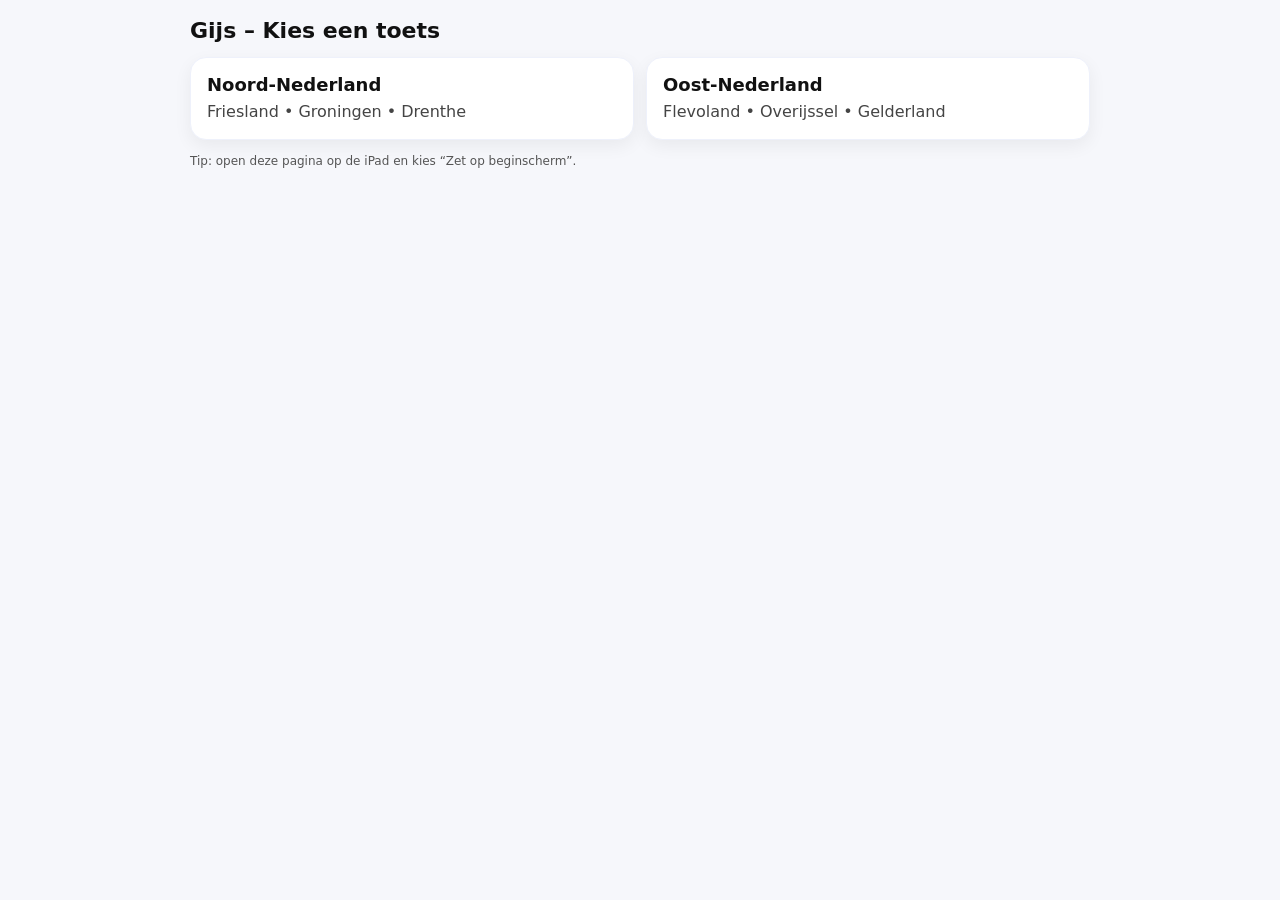
==== index.html @ 0f342079 "Change title and update layout styles in index.html Updated the title and modified styles and struct" ====
<!doctype html>
<html lang="nl">
<head>
  <meta charset="utf-8" />
  <meta name="viewport" content="width=device-width,initial-scale=1" />
  <title>Gijs – Oefenen</title>
  <style>
    :root{font-family:system-ui,-apple-system,Segoe UI,Roboto,Arial,sans-serif;}
    body{margin:0;background:#f6f7fb;color:#111;}
    .wrap{max-width:900px;margin:0 auto;padding:18px;}
    h1{margin:0 0 14px;font-size:22px;}
    .grid{display:grid;gap:12px;}
    @media (min-width:700px){.grid{grid-template-columns:1fr 1fr;}}
    a.card{
      display:block; text-decoration:none; color:inherit;
      background:#fff;border-radius:16px;padding:16px;
      box-shadow:0 6px 18px rgba(0,0,0,.06);
      border:1px solid #eef1fb;
    }
    .title{font-size:18px;font-weight:800;margin:0 0 6px;}
    .desc{margin:0;color:#444;line-height:1.4;}
    .hint{margin-top:14px;color:#555;font-size:12px;}
  </style>
</head>
<body>
  <div class="wrap">
    <h1>Gijs – Kies een toets</h1>

    <div class="grid">
      <a class="card" href="noord.html">
        <p class="title">Noord-Nederland</p>
        <p class="desc">Friesland • Groningen • Drenthe</p>
      </a>

      <a class="card" href="oost.html">
        <p class="title">Oost-Nederland</p>
        <p class="desc">Flevoland • Overijssel • Gelderland</p>
      </a>
    </div>

    <div class="hint">
      Tip: open deze pagina op de iPad en kies “Zet op beginscherm”.
    </div>
  </div>
</body>
</html>
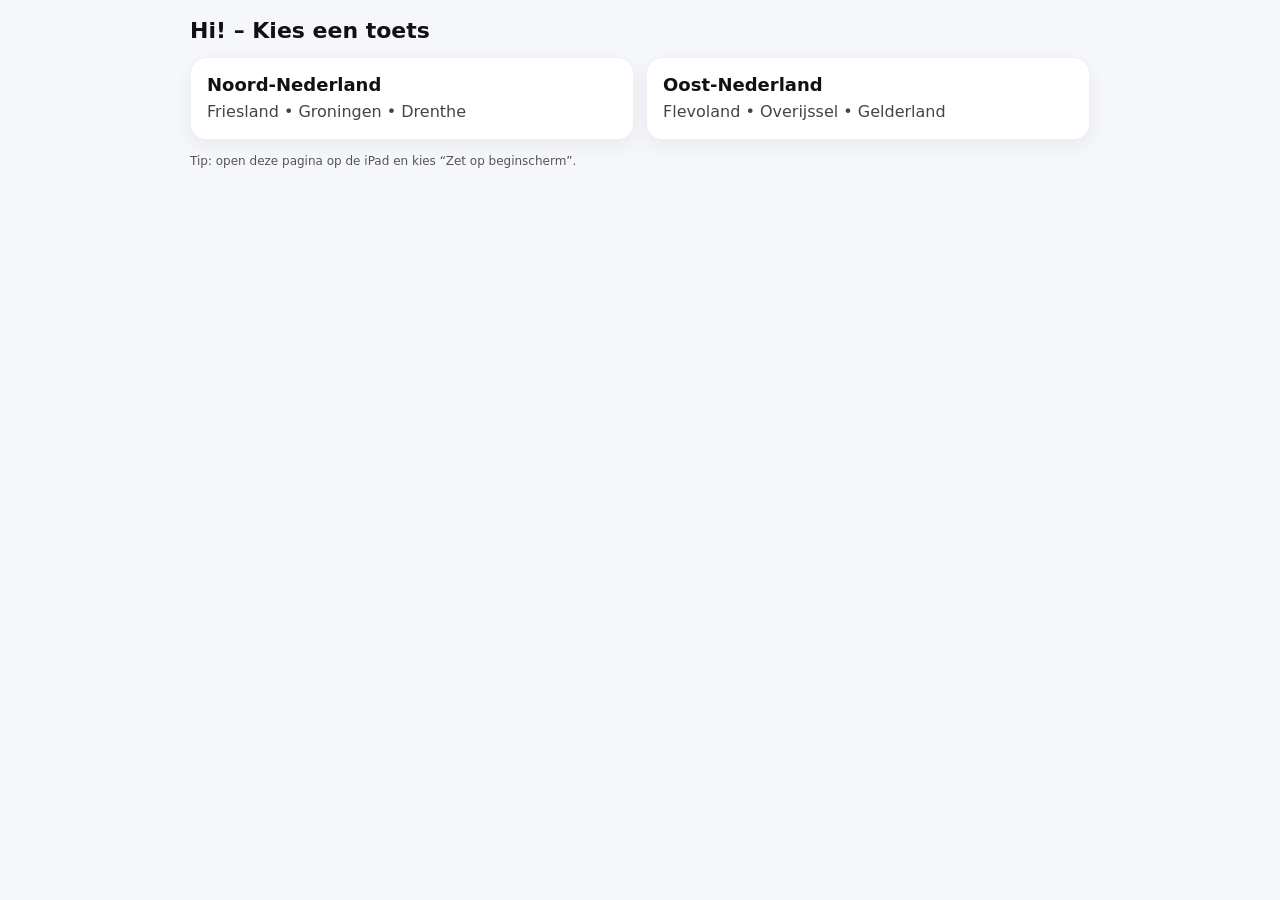
==== commit bbe76008: "Update title and heading in index.html" ====
--- a/index.html
+++ b/index.html
@@ -3,7 +3,7 @@
 <head>
   <meta charset="utf-8" />
   <meta name="viewport" content="width=device-width,initial-scale=1" />
-  <title>Gijs – Oefenen</title>
+  <title>Topografie – Oefenen</title>
   <style>
     :root{font-family:system-ui,-apple-system,Segoe UI,Roboto,Arial,sans-serif;}
     body{margin:0;background:#f6f7fb;color:#111;}
@@ -24,7 +24,7 @@
 </head>
 <body>
   <div class="wrap">
-    <h1>Gijs – Kies een toets</h1>
+    <h1>Hi! – Kies een toets</h1>
 
     <div class="grid">
       <a class="card" href="noord.html">
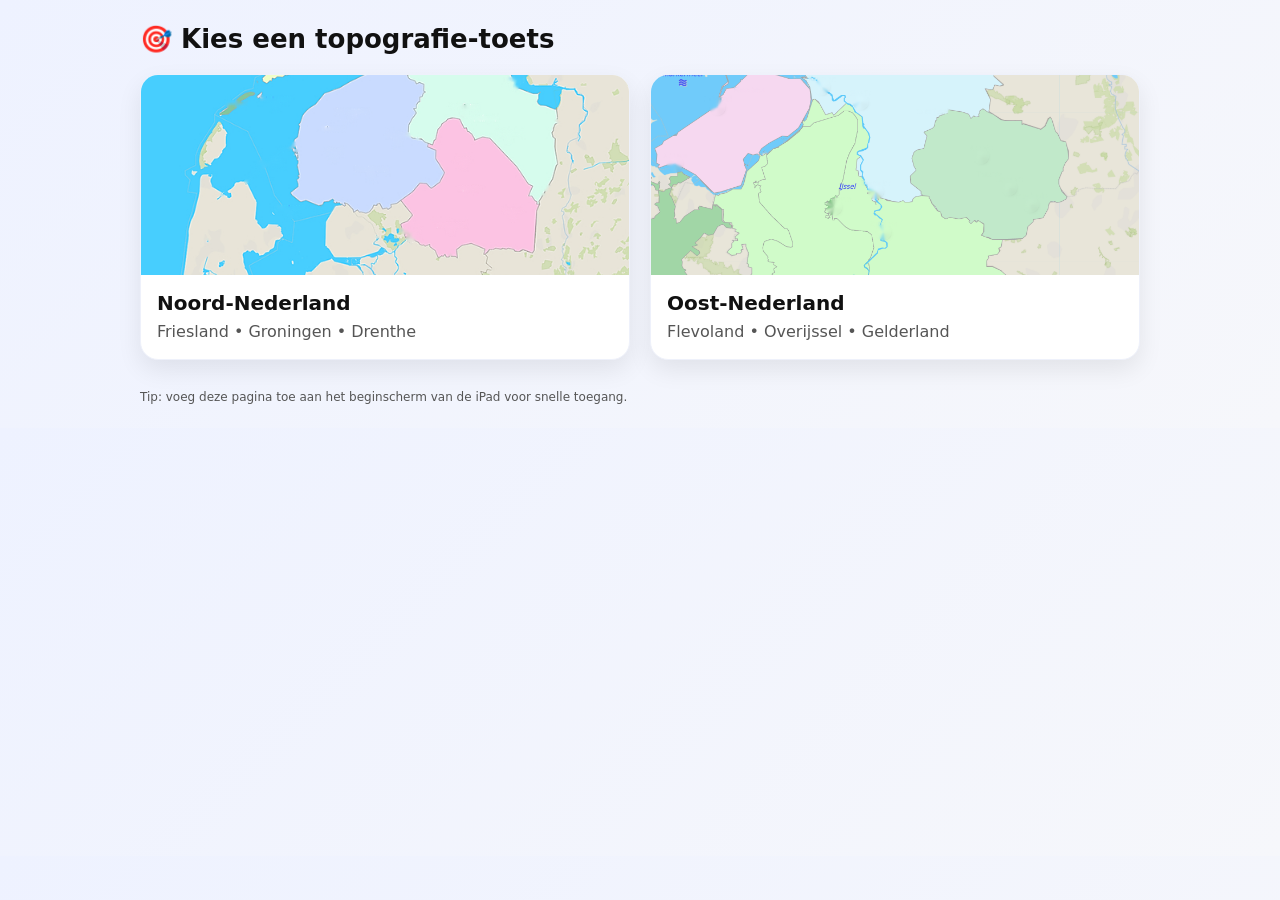
==== commit 97e04687: "Update title and improve layout in index.html" ====
--- a/index.html
+++ b/index.html
@@ -3,43 +3,116 @@
 <head>
   <meta charset="utf-8" />
   <meta name="viewport" content="width=device-width,initial-scale=1" />
-  <title>Topografie – Oefenen</title>
+  <title>Hi! – Topografie oefenen</title>
+
   <style>
-    :root{font-family:system-ui,-apple-system,Segoe UI,Roboto,Arial,sans-serif;}
-    body{margin:0;background:#f6f7fb;color:#111;}
-    .wrap{max-width:900px;margin:0 auto;padding:18px;}
-    h1{margin:0 0 14px;font-size:22px;}
-    .grid{display:grid;gap:12px;}
-    @media (min-width:700px){.grid{grid-template-columns:1fr 1fr;}}
-    a.card{
-      display:block; text-decoration:none; color:inherit;
-      background:#fff;border-radius:16px;padding:16px;
-      box-shadow:0 6px 18px rgba(0,0,0,.06);
+    :root{
+      font-family: system-ui,-apple-system,Segoe UI,Roboto,Arial,sans-serif;
+    }
+
+    body{
+      margin:0;
+      background: linear-gradient(135deg,#eef2ff,#f6f7fb);
+      color:#111;
+    }
+
+    .wrap{
+      max-width:1000px;
+      margin:0 auto;
+      padding:24px;
+    }
+
+    h1{
+      margin:0 0 20px;
+      font-size:26px;
+    }
+
+    .grid{
+      display:grid;
+      gap:20px;
+    }
+
+    @media (min-width:750px){
+      .grid{
+        grid-template-columns:1fr 1fr;
+      }
+    }
+
+    .card{
+      text-decoration:none;
+      color:inherit;
+      background:#fff;
+      border-radius:18px;
+      overflow:hidden;
+      box-shadow:0 10px 25px rgba(0,0,0,.08);
+      transition:transform .2s ease, box-shadow .2s ease;
       border:1px solid #eef1fb;
     }
-    .title{font-size:18px;font-weight:800;margin:0 0 6px;}
-    .desc{margin:0;color:#444;line-height:1.4;}
-    .hint{margin-top:14px;color:#555;font-size:12px;}
+
+    .card:hover{
+      transform:translateY(-4px);
+      box-shadow:0 16px 30px rgba(0,0,0,.12);
+    }
+
+    .card img{
+      width:100%;
+      height:200px;
+      object-fit:cover;
+      display:block;
+    }
+
+    .card-content{
+      padding:16px;
+    }
+
+    .title{
+      font-size:20px;
+      font-weight:800;
+      margin:0 0 6px;
+    }
+
+    .desc{
+      margin:0;
+      color:#555;
+      line-height:1.4;
+    }
+
+    .footer{
+      margin-top:30px;
+      font-size:12px;
+      color:#555;
+    }
   </style>
 </head>
+
 <body>
   <div class="wrap">
-    <h1>Hi! – Kies een toets</h1>
+    <h1>🎯 Kies een topografie-toets</h1>
 
     <div class="grid">
+
+      <!-- NOORD -->
       <a class="card" href="noord.html">
-        <p class="title">Noord-Nederland</p>
-        <p class="desc">Friesland • Groningen • Drenthe</p>
+        <img src="noord_schoon2.png" alt="Noord Nederland kaart">
+        <div class="card-content">
+          <p class="title">Noord-Nederland</p>
+          <p class="desc">Friesland • Groningen • Drenthe</p>
+        </div>
       </a>
 
+      <!-- OOST -->
       <a class="card" href="oost.html">
-        <p class="title">Oost-Nederland</p>
-        <p class="desc">Flevoland • Overijssel • Gelderland</p>
+        <img src="oost_schoon4.png" alt="Oost Nederland kaart">
+        <div class="card-content">
+          <p class="title">Oost-Nederland</p>
+          <p class="desc">Flevoland • Overijssel • Gelderland</p>
+        </div>
       </a>
+
     </div>
 
-    <div class="hint">
-      Tip: open deze pagina op de iPad en kies “Zet op beginscherm”.
+    <div class="footer">
+      Tip: voeg deze pagina toe aan het beginscherm van de iPad voor snelle toegang.
     </div>
   </div>
 </body>
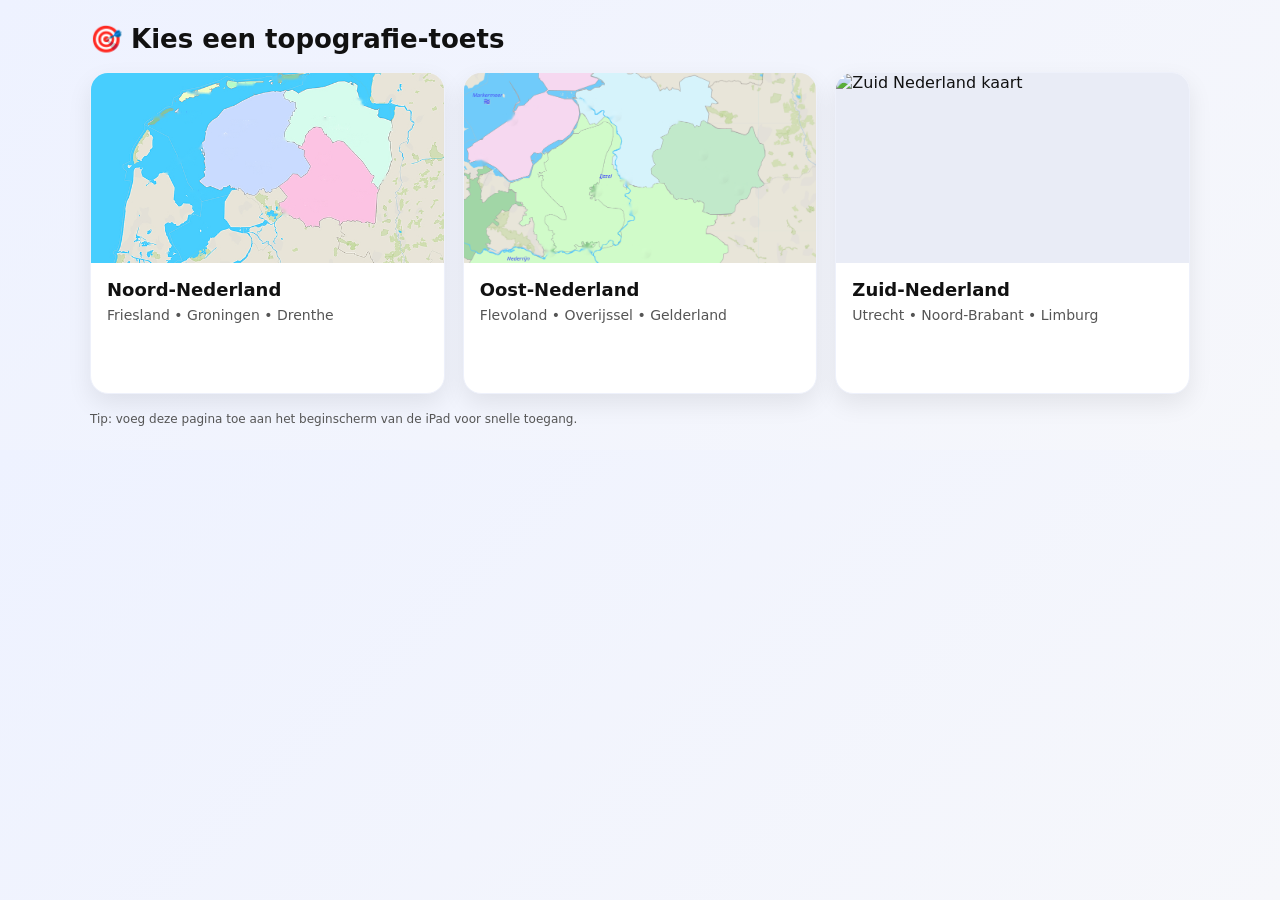
==== commit 6a6e0ce9: "Update styles and add Zuid-Nederland section" ====
--- a/index.html
+++ b/index.html
@@ -9,32 +9,27 @@
     :root{
       font-family: system-ui,-apple-system,Segoe UI,Roboto,Arial,sans-serif;
     }
-
     body{
       margin:0;
       background: linear-gradient(135deg,#eef2ff,#f6f7fb);
       color:#111;
     }
-
     .wrap{
-      max-width:1000px;
+      max-width:1100px;
       margin:0 auto;
       padding:24px;
     }
-
     h1{
-      margin:0 0 20px;
+      margin:0 0 18px;
       font-size:26px;
     }
-
     .grid{
       display:grid;
-      gap:20px;
+      gap:18px;
     }
-
     @media (min-width:750px){
       .grid{
-        grid-template-columns:1fr 1fr;
+        grid-template-columns:1fr 1fr 1fr;
       }
     }
 
@@ -47,38 +42,41 @@
       box-shadow:0 10px 25px rgba(0,0,0,.08);
       transition:transform .2s ease, box-shadow .2s ease;
       border:1px solid #eef1fb;
+      display:flex;
+      flex-direction:column;
+      min-height: 320px;
     }
-
     .card:hover{
       transform:translateY(-4px);
       box-shadow:0 16px 30px rgba(0,0,0,.12);
     }
 
-    .card img{
+    .thumb{
       width:100%;
-      height:200px;
+      height:190px;
       object-fit:cover;
       display:block;
+      background:#e9ecf6;
     }
 
     .card-content{
       padding:16px;
+      display:grid;
+      gap:6px;
     }
-
     .title{
-      font-size:20px;
+      font-size:18px;
       font-weight:800;
-      margin:0 0 6px;
+      margin:0;
     }
-
     .desc{
       margin:0;
       color:#555;
       line-height:1.4;
+      font-size:14px;
     }
-
-    .footer{
-      margin-top:30px;
+    .hint{
+      margin-top:18px;
       font-size:12px;
       color:#555;
     }
@@ -93,7 +91,7 @@
 
       <!-- NOORD -->
       <a class="card" href="noord.html">
-        <img src="noord_schoon2.png" alt="Noord Nederland kaart">
+        <img class="thumb" src="noord_schoon2.png" alt="Noord Nederland kaart">
         <div class="card-content">
           <p class="title">Noord-Nederland</p>
           <p class="desc">Friesland • Groningen • Drenthe</p>
@@ -102,16 +100,25 @@
 
       <!-- OOST -->
       <a class="card" href="oost.html">
-        <img src="oost_schoon4.png" alt="Oost Nederland kaart">
+        <img class="thumb" src="oost_schoon4.png" alt="Oost Nederland kaart">
         <div class="card-content">
           <p class="title">Oost-Nederland</p>
           <p class="desc">Flevoland • Overijssel • Gelderland</p>
         </div>
       </a>
 
+      <!-- ZUID -->
+      <a class="card" href="zuid.html">
+        <img class="thumb" src="zuid_schoon3.png" alt="Zuid Nederland kaart">
+        <div class="card-content">
+          <p class="title">Zuid-Nederland</p>
+          <p class="desc">Utrecht • Noord-Brabant • Limburg</p>
+        </div>
+      </a>
+
     </div>
 
-    <div class="footer">
+    <div class="hint">
       Tip: voeg deze pagina toe aan het beginscherm van de iPad voor snelle toegang.
     </div>
   </div>
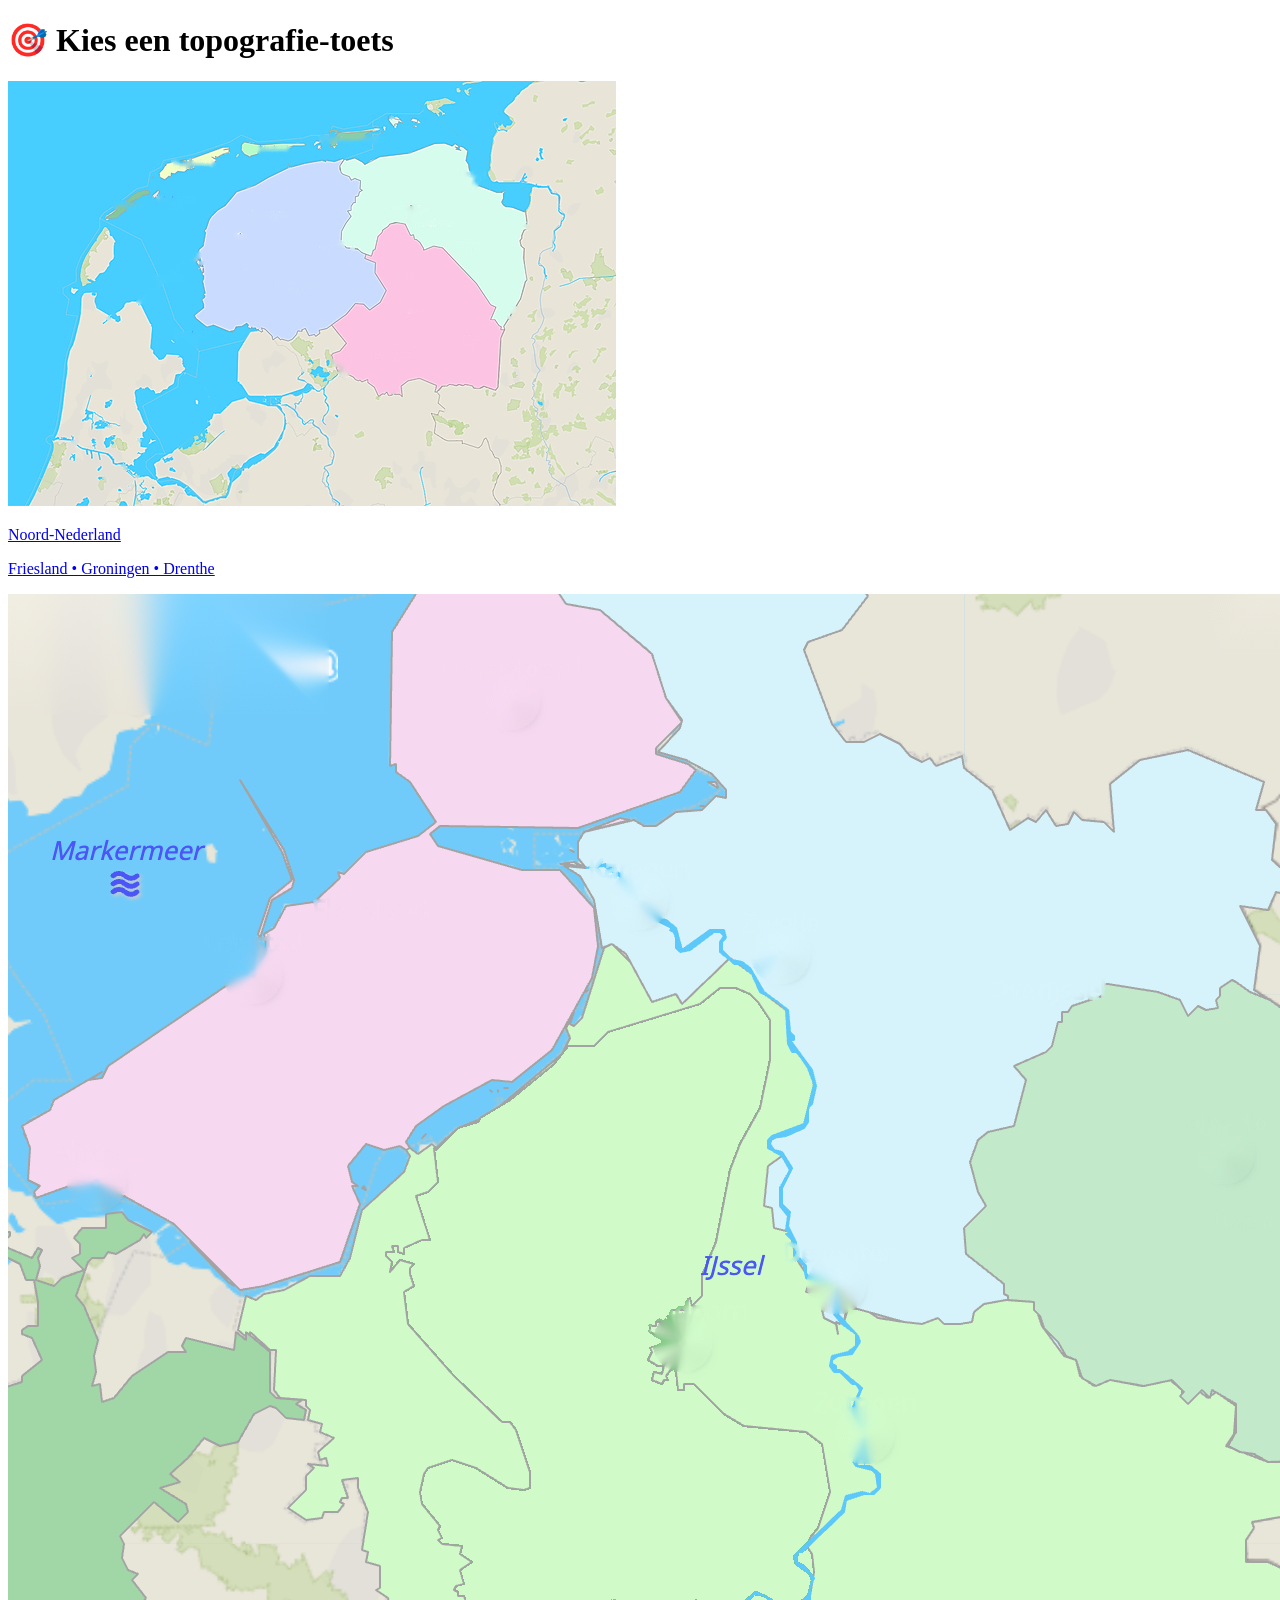
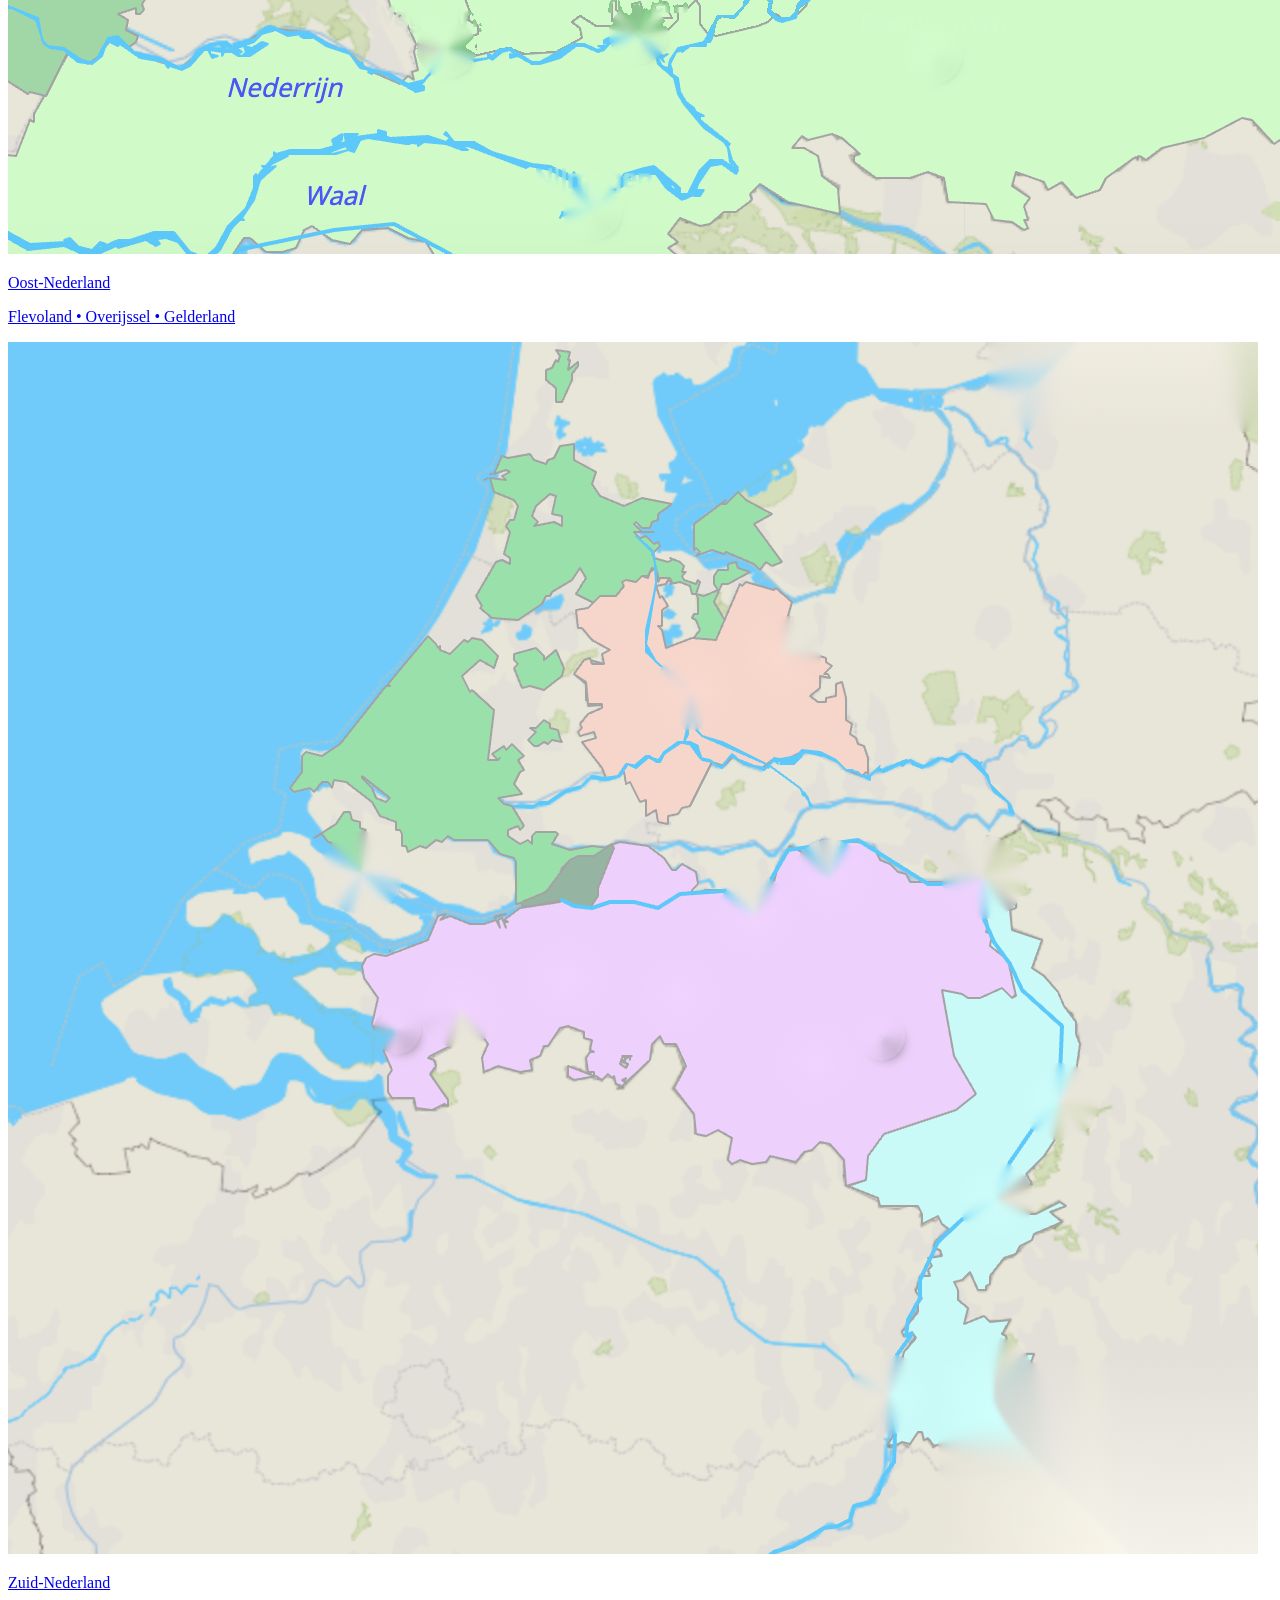
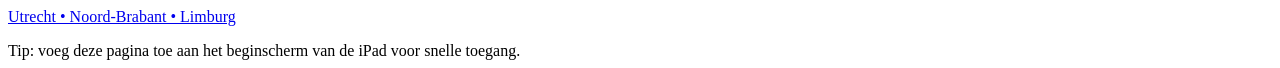
==== commit 7df94a80: "Refactor links and remove inline styles from index.html" ====
--- a/index.html
+++ b/index.html
@@ -4,83 +4,7 @@
   <meta charset="utf-8" />
   <meta name="viewport" content="width=device-width,initial-scale=1" />
   <title>Hi! – Topografie oefenen</title>
-
-  <style>
-    :root{
-      font-family: system-ui,-apple-system,Segoe UI,Roboto,Arial,sans-serif;
-    }
-    body{
-      margin:0;
-      background: linear-gradient(135deg,#eef2ff,#f6f7fb);
-      color:#111;
-    }
-    .wrap{
-      max-width:1100px;
-      margin:0 auto;
-      padding:24px;
-    }
-    h1{
-      margin:0 0 18px;
-      font-size:26px;
-    }
-    .grid{
-      display:grid;
-      gap:18px;
-    }
-    @media (min-width:750px){
-      .grid{
-        grid-template-columns:1fr 1fr 1fr;
-      }
-    }
-
-    .card{
-      text-decoration:none;
-      color:inherit;
-      background:#fff;
-      border-radius:18px;
-      overflow:hidden;
-      box-shadow:0 10px 25px rgba(0,0,0,.08);
-      transition:transform .2s ease, box-shadow .2s ease;
-      border:1px solid #eef1fb;
-      display:flex;
-      flex-direction:column;
-      min-height: 320px;
-    }
-    .card:hover{
-      transform:translateY(-4px);
-      box-shadow:0 16px 30px rgba(0,0,0,.12);
-    }
-
-    .thumb{
-      width:100%;
-      height:190px;
-      object-fit:cover;
-      display:block;
-      background:#e9ecf6;
-    }
-
-    .card-content{
-      padding:16px;
-      display:grid;
-      gap:6px;
-    }
-    .title{
-      font-size:18px;
-      font-weight:800;
-      margin:0;
-    }
-    .desc{
-      margin:0;
-      color:#555;
-      line-height:1.4;
-      font-size:14px;
-    }
-    .hint{
-      margin-top:18px;
-      font-size:12px;
-      color:#555;
-    }
-  </style>
+  <link rel="stylesheet" href="styles.css">
 </head>
 
 <body>
@@ -89,27 +13,24 @@
 
     <div class="grid">
 
-      <!-- NOORD -->
-      <a class="card" href="noord.html">
-        <img class="thumb" src="noord_schoon2.png" alt="Noord Nederland kaart">
+      <a class="card" href="play.html?set=noord">
+        <img class="thumb" src="noord_schoon2.png?v=20260227-1" alt="Noord Nederland kaart">
         <div class="card-content">
           <p class="title">Noord-Nederland</p>
           <p class="desc">Friesland • Groningen • Drenthe</p>
         </div>
       </a>
 
-      <!-- OOST -->
-      <a class="card" href="oost.html">
-        <img class="thumb" src="oost_schoon4.png" alt="Oost Nederland kaart">
+      <a class="card" href="play.html?set=oost">
+        <img class="thumb" src="oost_schoon4.png?v=20260227-1" alt="Oost Nederland kaart">
         <div class="card-content">
           <p class="title">Oost-Nederland</p>
           <p class="desc">Flevoland • Overijssel • Gelderland</p>
         </div>
       </a>
 
-      <!-- ZUID -->
-      <a class="card" href="zuid.html">
-        <img class="thumb" src="zuid_schoon3.png" alt="Zuid Nederland kaart">
+      <a class="card" href="play.html?set=zuid">
+        <img class="thumb" src="zuid_schoon3.png?v=20260227-1" alt="Zuid Nederland kaart">
         <div class="card-content">
           <p class="title">Zuid-Nederland</p>
           <p class="desc">Utrecht • Noord-Brabant • Limburg</p>
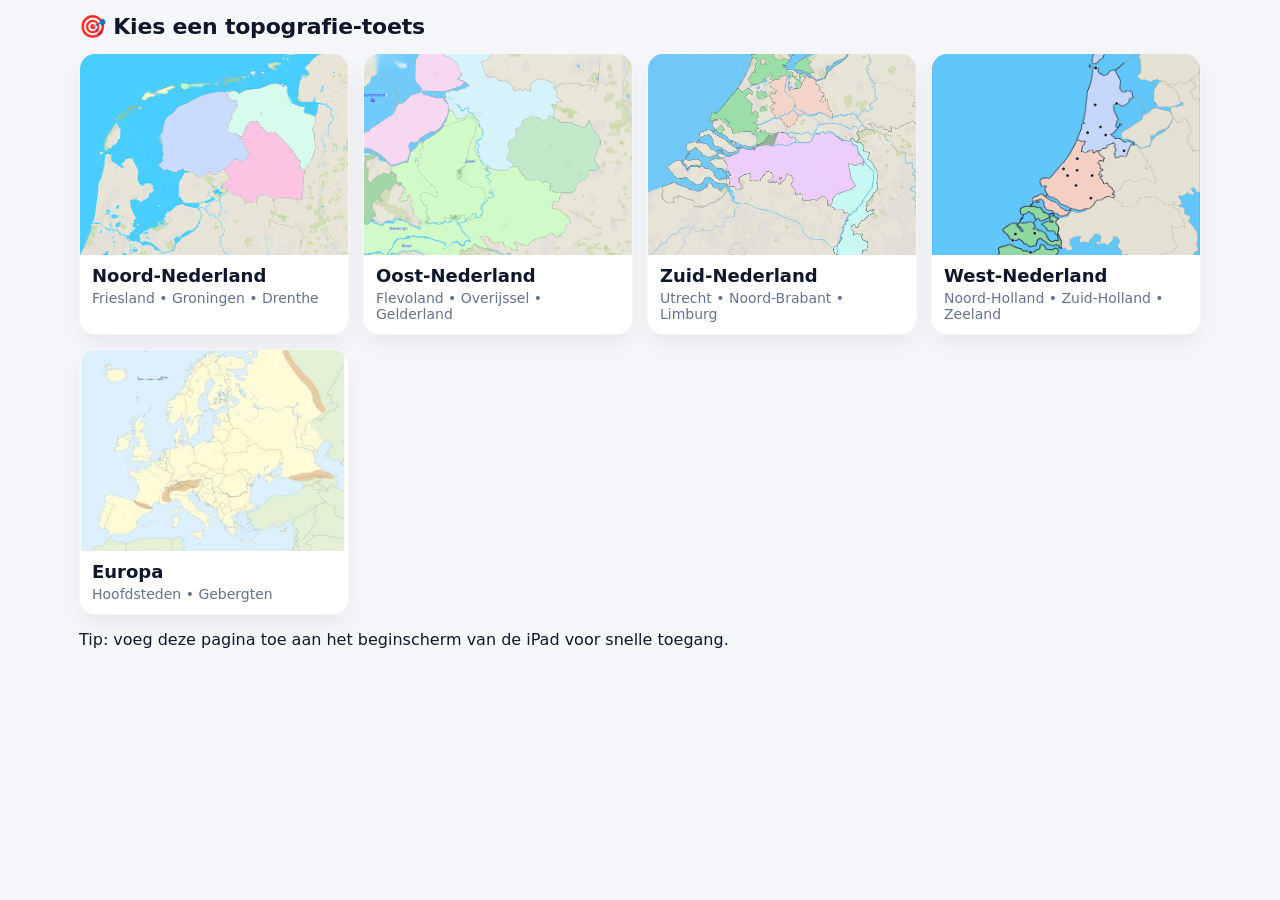
==== commit 841b86f6: "Europa en West-Nederland toevoegen - Europa: 14 hoofdsteden en 4 gebergten op de kaart van school - " ====
--- a/index.html
+++ b/index.html
@@ -4,7 +4,7 @@
   <meta charset="utf-8" />
   <meta name="viewport" content="width=device-width,initial-scale=1" />
   <title>Hi! – Topografie oefenen</title>
-  <link rel="stylesheet" href="styles.css">
+  <link rel="stylesheet" href="styles.css?v=20261009-1">
 </head>
 
 <body>
@@ -37,6 +37,22 @@
         </div>
       </a>
 
+      <a class="card" href="play.html?set=west">
+        <img class="thumb" src="west_schoon2.png?v=20260521-2" alt="West Nederland kaart">
+        <div class="card-content">
+          <p class="title">West-Nederland</p>
+          <p class="desc">Noord-Holland • Zuid-Holland • Zeeland</p>
+        </div>
+      </a>
+
+      <a class="card" href="play.html?set=europa">
+        <img class="thumb" src="europa_schoon2.jpg?v=20261009-1" alt="Kaart van Europa">
+        <div class="card-content">
+          <p class="title">Europa</p>
+          <p class="desc">Hoofdsteden • Gebergten</p>
+        </div>
+      </a>
+
     </div>
 
     <div class="hint">
--- a/styles.css
+++ b/styles.css
@@ -0,0 +1,380 @@
+:root{
+  --bg:#f6f7fb;
+  --card:#fff;
+  --text:#0f172a;
+  --muted:#64748b;
+  --border:#e6eaf5;
+  --shadow: 0 10px 22px rgba(0,0,0,.06);
+
+  /* Primary = algemene donkere knoppen (zoals Highscores) */
+  --primary:#111;
+  --primaryText:#fff;
+
+  /* Start toets accentkleur */
+  --accent:#2563eb;        /* blauw */
+  --accentText:#fff;
+
+  --radius:16px;
+}
+
+*{ box-sizing:border-box; }
+html,body{ height:100%; }
+body{
+  margin:0;
+  background:var(--bg);
+  color:var(--text);
+  font-family: system-ui, -apple-system, Segoe UI, Roboto, Arial, sans-serif;
+}
+
+a{ color:inherit; }
+code{ background:#f2f4fa; border:1px solid #e3e7f5; padding:2px 6px; border-radius:999px; }
+
+.wrap{
+  max-width: 1150px;
+  margin: 0 auto;
+  padding: 14px;
+}
+
+.topbar{
+  display:flex;
+  justify-content:space-between;
+  align-items:flex-end;
+  gap:12px;
+  margin-bottom:12px;
+}
+h1{
+  margin:0;
+  font-size: 22px;
+  letter-spacing: -0.2px;
+}
+.subtle{
+  font-size: 12px;
+  color: var(--muted);
+  margin-top:4px;
+}
+.subtle .dot{ margin:0 6px; }
+
+.layout{
+  display:grid;
+  grid-template-columns: 1.6fr 1fr;
+  gap: 12px;
+}
+@media (max-width: 980px){
+  .layout{ grid-template-columns: 1fr; }
+}
+
+.card{
+  background: var(--card);
+  border-radius: var(--radius);
+  padding: 12px;
+  box-shadow: var(--shadow);
+  border: 1px solid rgba(0,0,0,.03);
+}
+
+.mapcard{
+  padding: 10px;
+  align-self: start; /* niet uitrekken tot de hoogte van het paneel (brede kaarten) */
+}
+canvas{
+  width:100%;
+  height:auto;
+  display:block;
+  border-radius: 14px;
+  background:#e9ecf6;
+}
+
+.panel{
+  display:flex;
+  flex-direction:column;
+  gap: 12px;
+}
+
+.section{
+  display:grid;
+  gap: 10px;
+}
+
+/* ✅ Prompt altijd 2 regels hoog (geen verspringen) */
+.prompt{
+  font-size: 16px;
+  padding: 12px 12px;
+  border-radius: 14px;
+  background: #f1f3ff;
+  border: 1px solid #dfe3ff;
+  line-height: 1.25;
+
+  /* “min 2 regels” */
+  min-height: calc(1.25em * 2 + 24px); /* 2 regels + padding */
+  display:flex;
+  align-items:center;
+}
+
+.feedback{
+  min-height: 22px;
+  font-weight: 800;
+  font-size: 14px;
+}
+.feedback.good{ color:#0a7a2f; }
+.feedback.bad{ color:#b00020; }
+
+.segmented{
+  display:grid;
+  grid-template-columns: 1fr 1fr;
+  background:#f3f5fb;
+  border:1px solid var(--border);
+  border-radius: 14px;
+  padding: 4px;
+  gap: 4px;
+}
+.seg{
+  border:0;
+  background:transparent;
+  padding: 10px 10px;
+  border-radius: 12px;
+  font-weight: 700;
+  cursor:pointer;
+}
+.seg.primary{
+  background: var(--primary);
+  color: var(--primaryText);
+}
+
+.typing{
+  display:flex;
+  gap: 8px;
+  flex-wrap:wrap;
+  align-items:center;
+}
+.typing input{
+  flex: 1 1 160px;
+  padding: 12px 12px;
+  border-radius: 12px;
+  border:1px solid #d7dbe7;
+  font-size: 14px;
+}
+
+.btn{
+  padding: 10px 12px;
+  border-radius: 12px;
+  border:1px solid #d7dbe7;
+  background:#fff;
+  cursor:pointer;
+  font-weight: 650;
+}
+
+/* default primary (zwart) */
+.btn.primary{
+  background: var(--primary);
+  color: var(--primaryText);
+  border-color: var(--primary);
+}
+
+/* ✅ start knop accentkleur */
+.btn.accent{
+  background: var(--accent);
+  color: var(--accentText);
+  border-color: var(--accent);
+}
+
+.btn.danger{
+  border-color:#efc7cf;
+  background:#fff;
+}
+.btn:disabled{
+  opacity:.5;
+  cursor:not-allowed;
+}
+
+.actions{
+  display:grid;
+  grid-template-columns: 1fr 1fr;
+  gap: 10px;
+}
+.actions.secondary{
+  grid-template-columns: 1fr 1fr;
+}
+@media (max-width: 980px){
+  .actions{ grid-template-columns: 1fr 1fr; }
+}
+
+.btn.big{
+  padding: 14px 12px;
+  border-radius: 14px;
+  font-size: 15px;
+}
+
+.statsgrid{
+  display:grid;
+  grid-template-columns: 1fr 1fr;
+  gap: 8px;
+}
+.stat{
+  border: 1px solid var(--border);
+  background:#f8f9fe;
+  border-radius: 14px;
+  padding: 10px 10px;
+  display:flex;
+  justify-content:space-between;
+  align-items:center;
+  gap:10px;
+}
+.stat.wide{
+  grid-column: 1 / -1;
+}
+.stat .k{
+  font-size: 12px;
+  color: var(--muted);
+  font-weight: 650;
+}
+.stat .v{
+  font-size: 16px;
+  font-weight: 900;
+  letter-spacing: -0.2px;
+}
+
+/* ✅ Instellingen: duidelijke uitklap affordance */
+.details{
+  border:1px solid var(--border);
+  border-radius: 14px;
+  overflow:hidden;
+  background:#fff;
+}
+
+.summary{
+  list-style:none;
+  cursor:pointer;
+  padding: 12px 12px;
+  font-weight: 800;
+  display:flex;
+  justify-content:space-between;
+  align-items:center;
+
+  /* extra hint dat je kunt klikken */
+  background: linear-gradient(#fff, #fff) padding-box,
+              linear-gradient(to right, #eef1fb, #f8f9fe) border-box;
+}
+
+/* chevron rechts */
+.summary::after{
+  content:"▾";
+  font-size: 14px;
+  color: var(--muted);
+  margin-left: 10px;
+  transition: transform .18s ease;
+}
+
+/* draai chevron als open */
+.details[open] > .summary::after{
+  transform: rotate(180deg);
+}
+
+.summary::-webkit-details-marker{ display:none; }
+
+.detailsBody{
+  padding: 12px;
+  border-top: 1px solid var(--border);
+  display:grid;
+  gap: 12px;
+}
+
+.row{
+  display:flex;
+  gap: 10px;
+  flex-wrap:wrap;
+  align-items:center;
+}
+
+.provHeader{
+  display:flex;
+  justify-content:space-between;
+  align-items:center;
+  gap:10px;
+}
+.provTitle{
+  display:flex;
+  align-items:center;
+  gap:10px;
+}
+
+.tag{
+  font-size:12px;
+  padding: 3px 10px;
+  border-radius:999px;
+  background:#f2f4fa;
+  border:1px solid #e3e7f5;
+  color:#334155;
+}
+
+.chklist{
+  display:grid;
+  gap: 8px;
+}
+.chk{
+  display:flex;
+  align-items:center;
+  gap: 10px;
+  font-size: 15px;
+}
+.chk input{
+  width: 18px;
+  height: 18px;
+}
+
+.divider{
+  height:1px;
+  background:#eef1fb;
+  margin: 8px 0;
+}
+
+.modal-backdrop{
+  position:fixed;
+  inset:0;
+  background: rgba(15, 23, 42, .35);
+  display:flex;
+  align-items:center;
+  justify-content:center;
+  padding: 16px;
+}
+.modal{
+  width:min(720px, 96vw);
+  background:#fff;
+  border-radius: 16px;
+  padding: 14px;
+  box-shadow: var(--shadow);
+}
+.modalTop{
+  display:flex;
+  justify-content:space-between;
+  align-items:center;
+  gap:12px;
+}
+.hint{
+  line-height:1.35;
+}
+
+/* ---------- Menu (index.html) ---------- */
+.grid{
+  display:grid;
+  grid-template-columns: repeat(auto-fill, minmax(220px, 1fr));
+  gap: 14px;
+  margin: 14px 0;
+}
+a.card{
+  display:flex;
+  flex-direction:column;
+  padding:0;
+  overflow:hidden;
+  color:inherit;
+  text-decoration:none;
+}
+a.card:hover{ transform: translateY(-2px); }
+.thumb{
+  width:100%;
+  aspect-ratio: 4 / 3;
+  object-fit: cover;
+  display:block;
+  background:#e9ecf6;
+}
+.card-content{ padding: 10px 12px 12px; }
+.card-content .title{ margin:0; font-weight:800; font-size:18px; }
+.card-content .desc{ margin:4px 0 0; color:var(--muted); font-size:14px; }
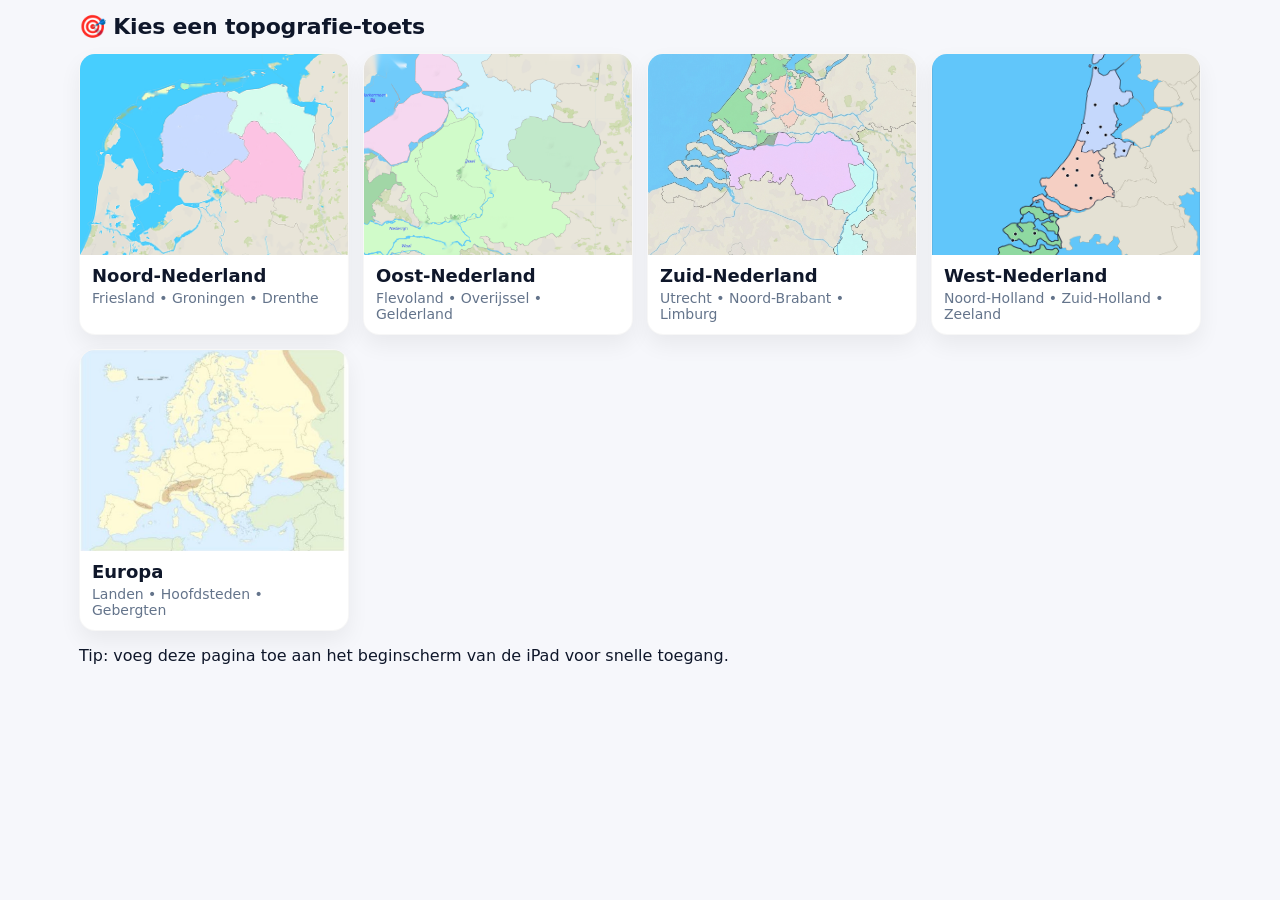
==== commit aacd8e36: "Europa: landen toevoegen als aanklikbare vlakken - 14 landen (die van de hoofdsteden op de kaart), g" ====
--- a/index.html
+++ b/index.html
@@ -49,7 +49,7 @@
         <img class="thumb" src="europa_schoon2.jpg?v=20261009-1" alt="Kaart van Europa">
         <div class="card-content">
           <p class="title">Europa</p>
-          <p class="desc">Hoofdsteden • Gebergten</p>
+          <p class="desc">Landen • Hoofdsteden • Gebergten</p>
         </div>
       </a>
 
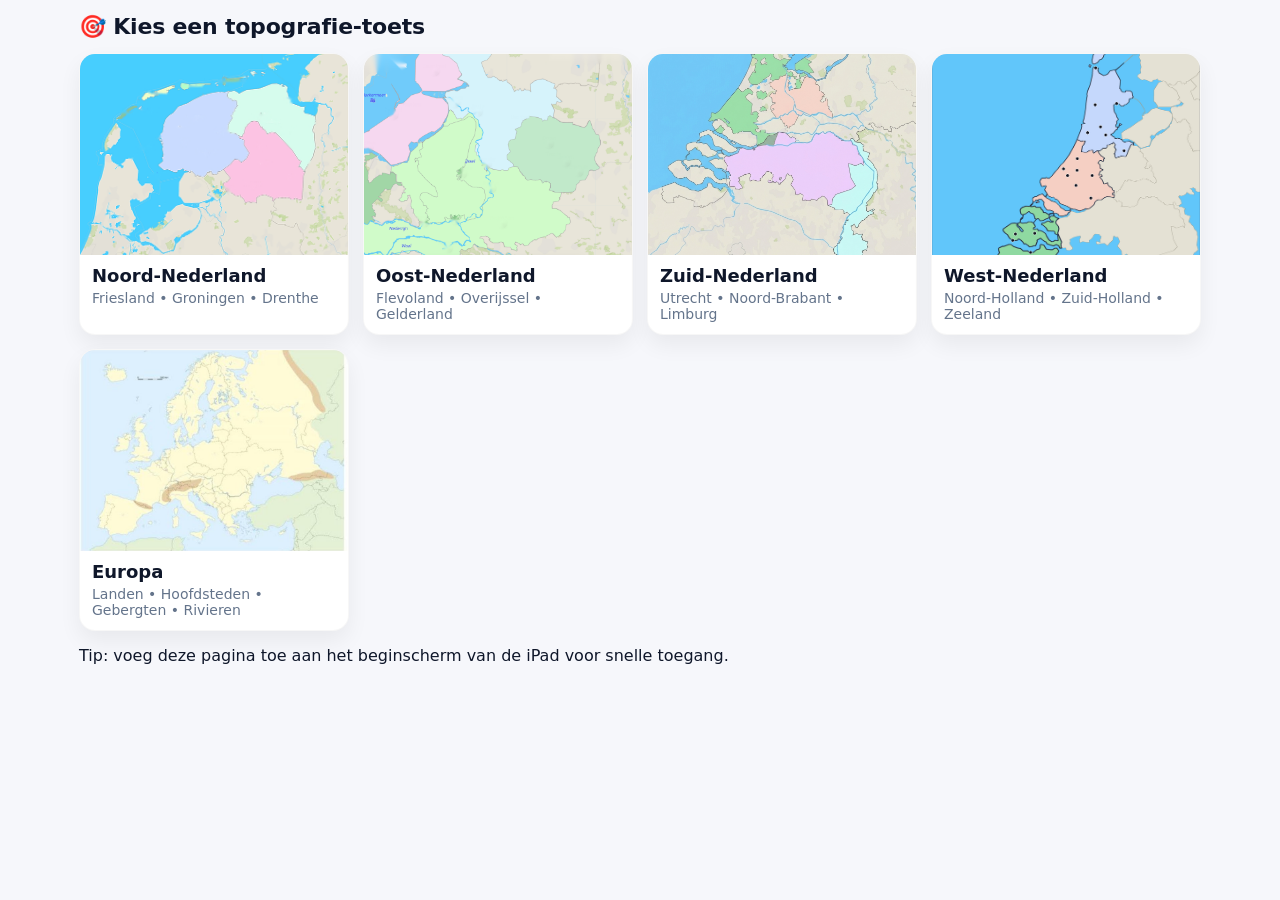
==== commit 1ee8ae0c: "Europa: rivieren Rhône, Donau en Rijn toevoegen - Nieuwe groep Rivieren; lijnen uit Natural Earth 1:" ====
--- a/index.html
+++ b/index.html
@@ -49,7 +49,7 @@
         <img class="thumb" src="europa_schoon2.jpg?v=20261009-1" alt="Kaart van Europa">
         <div class="card-content">
           <p class="title">Europa</p>
-          <p class="desc">Landen • Hoofdsteden • Gebergten</p>
+          <p class="desc">Landen • Hoofdsteden • Gebergten • Rivieren</p>
         </div>
       </a>
 
